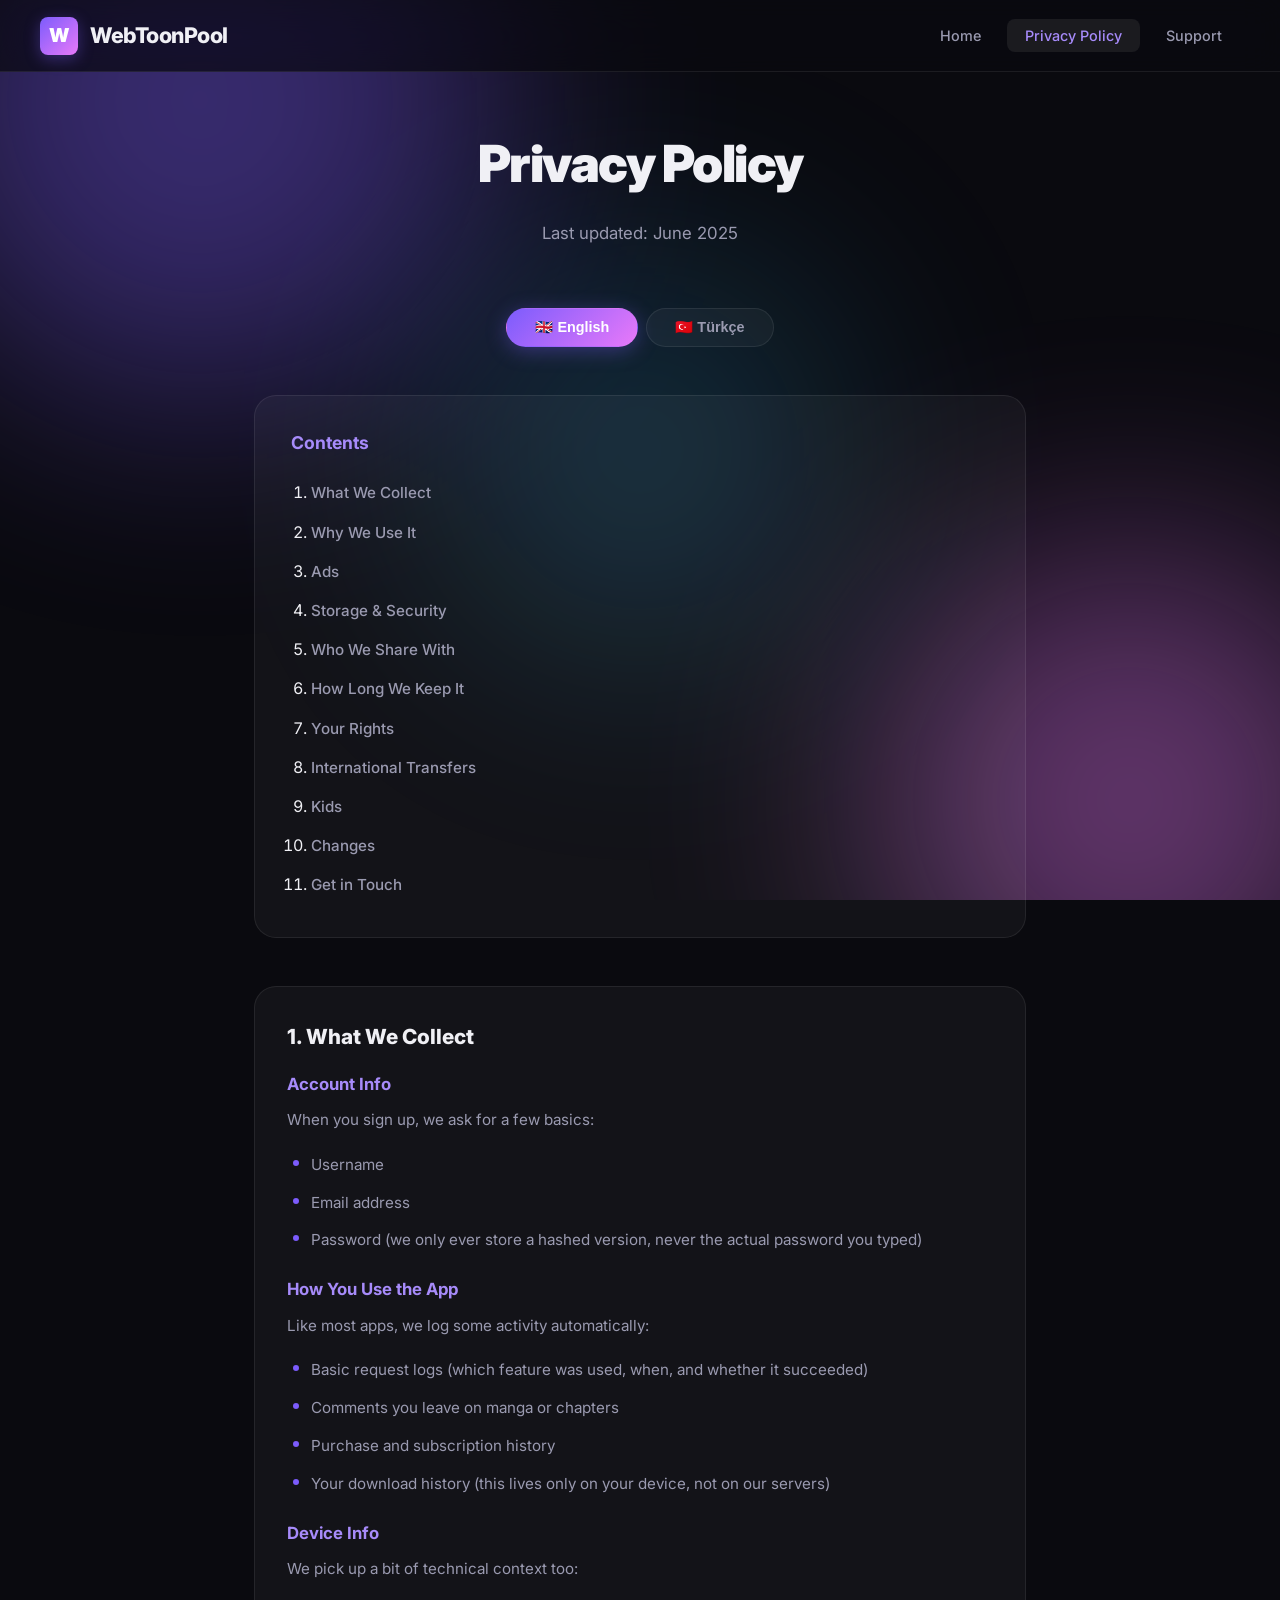
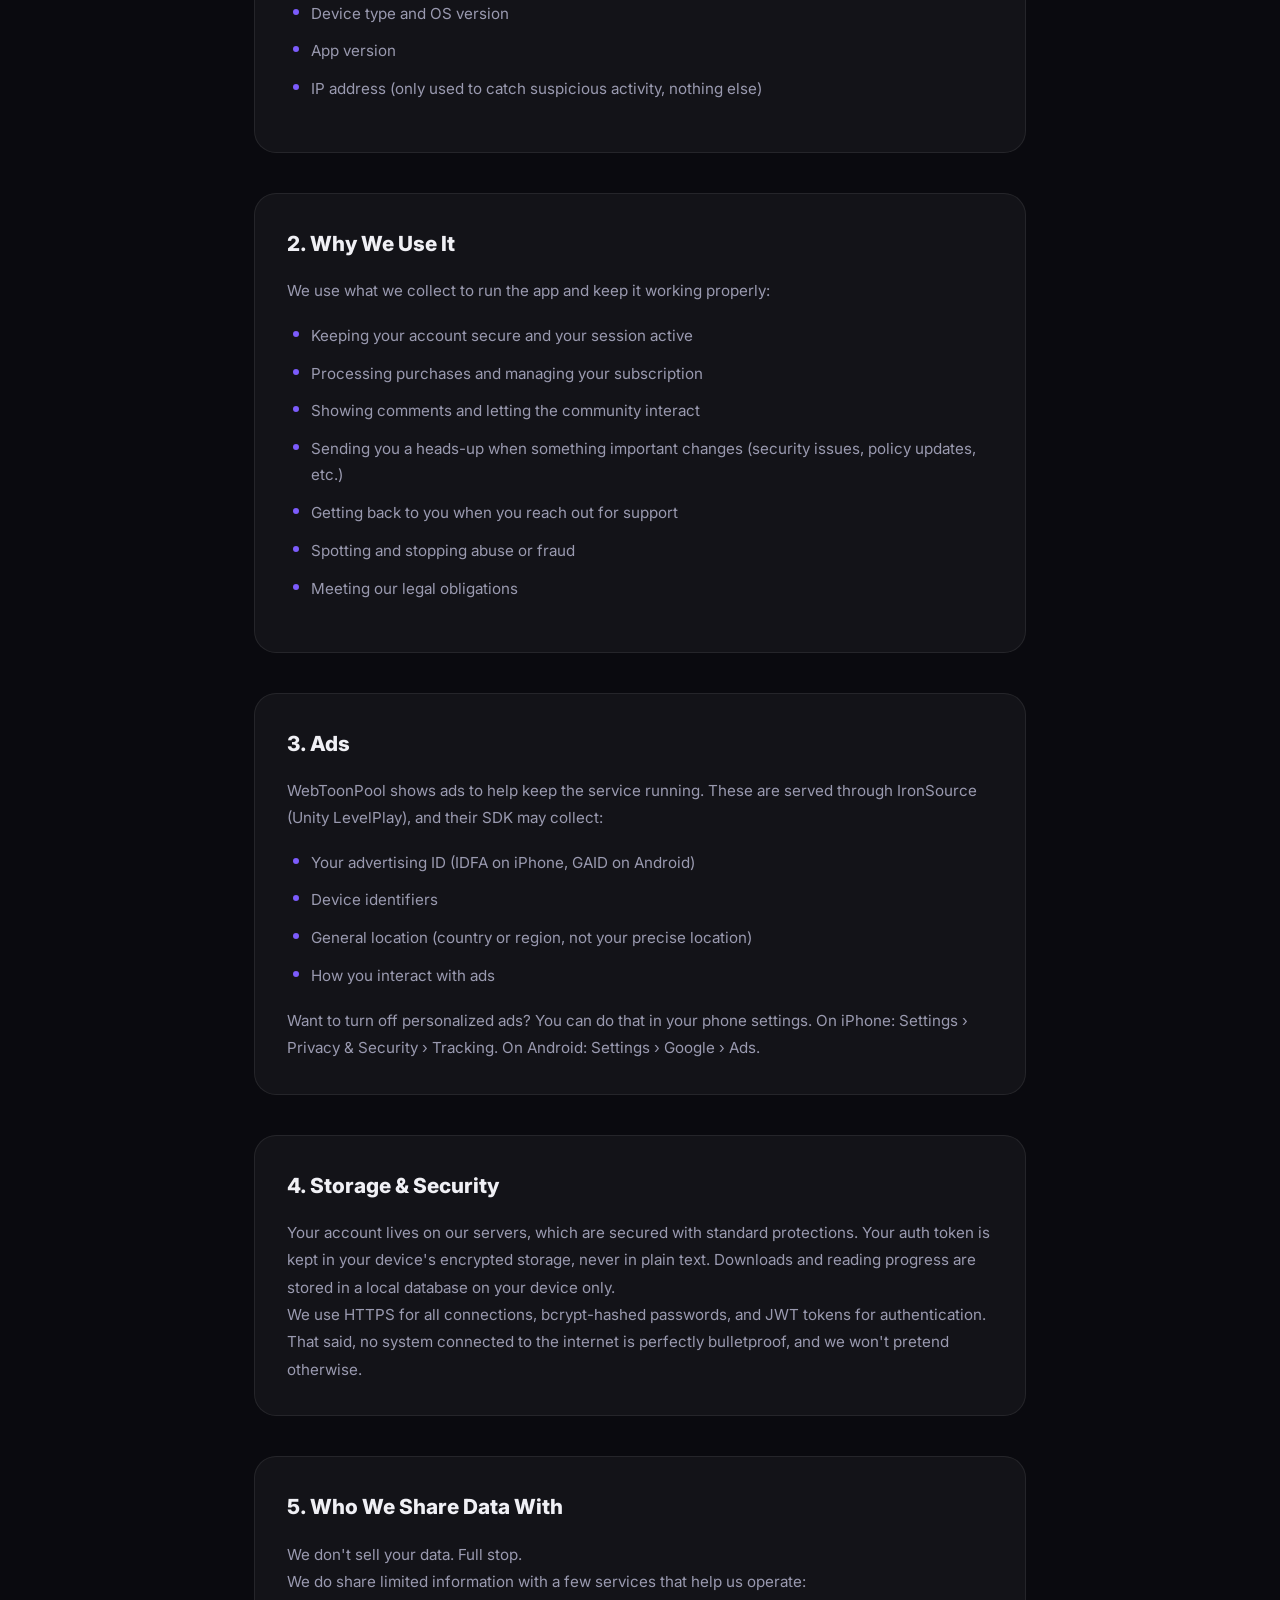
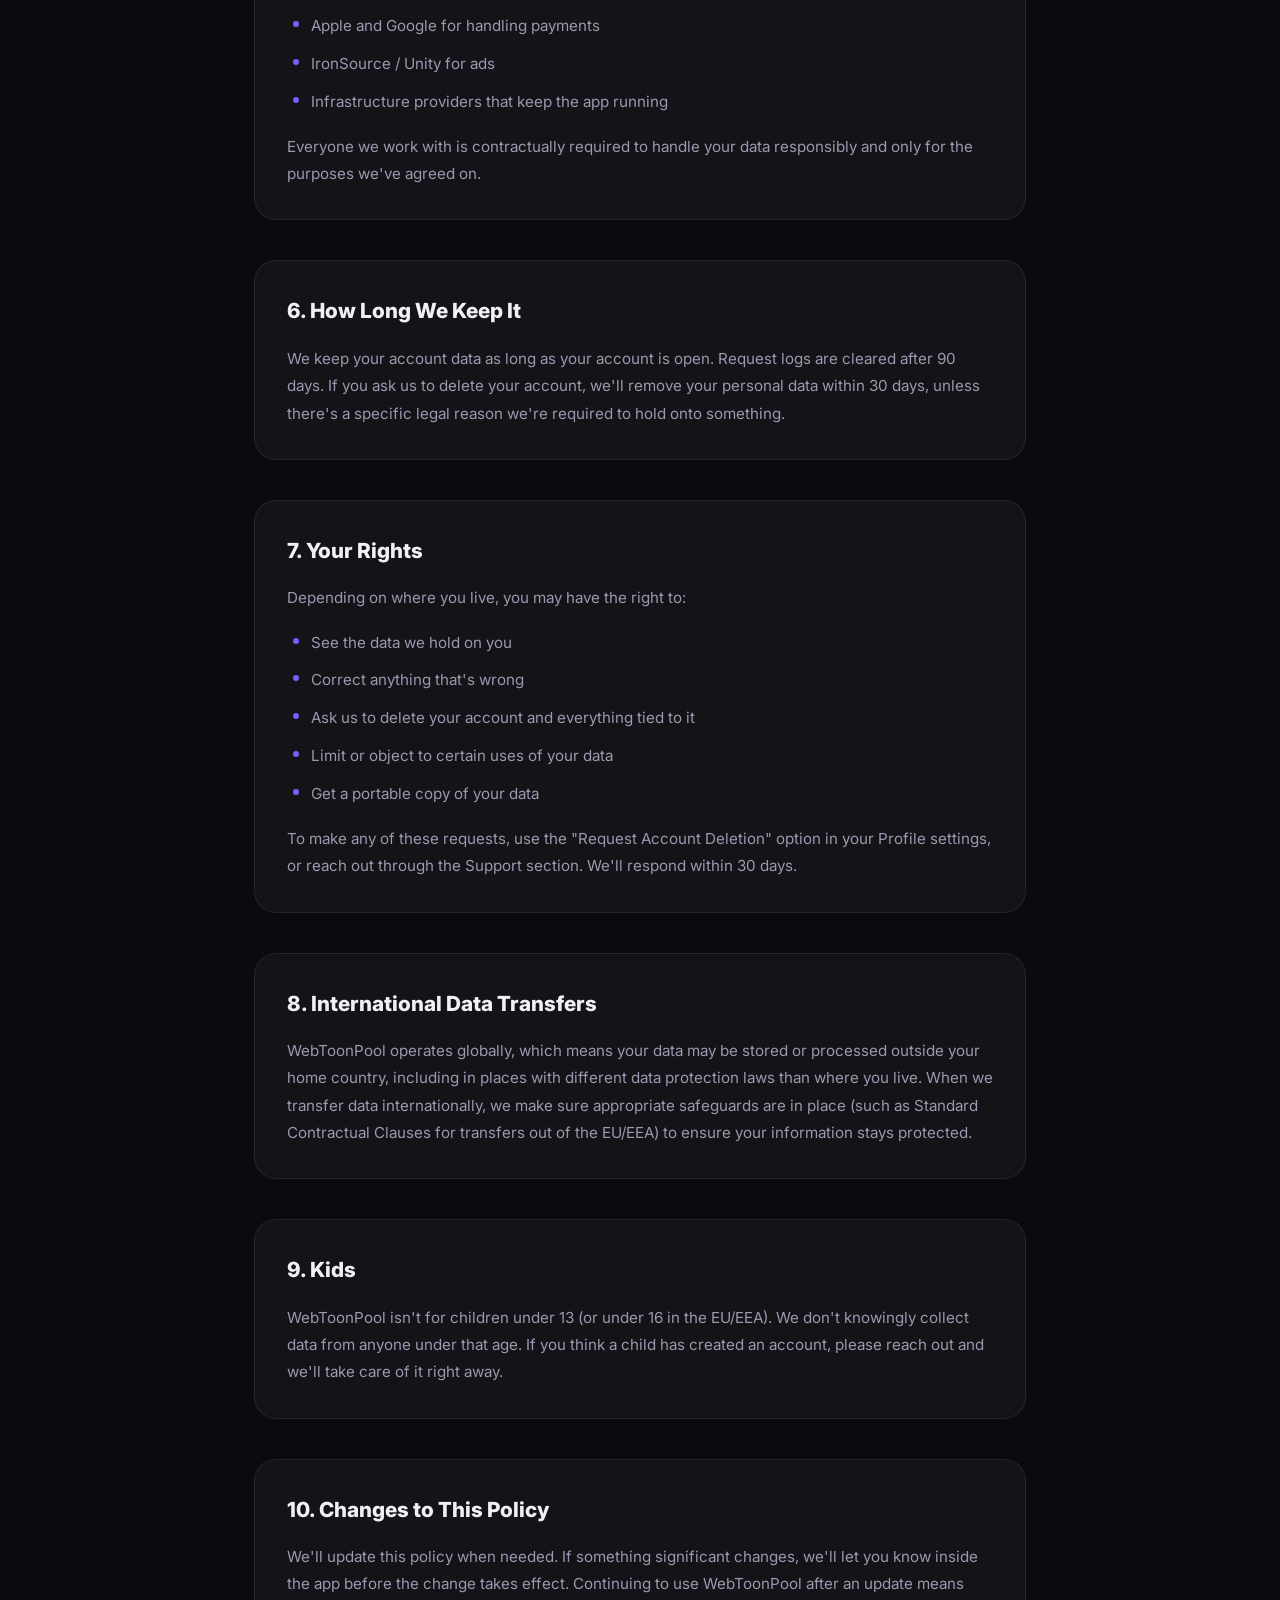
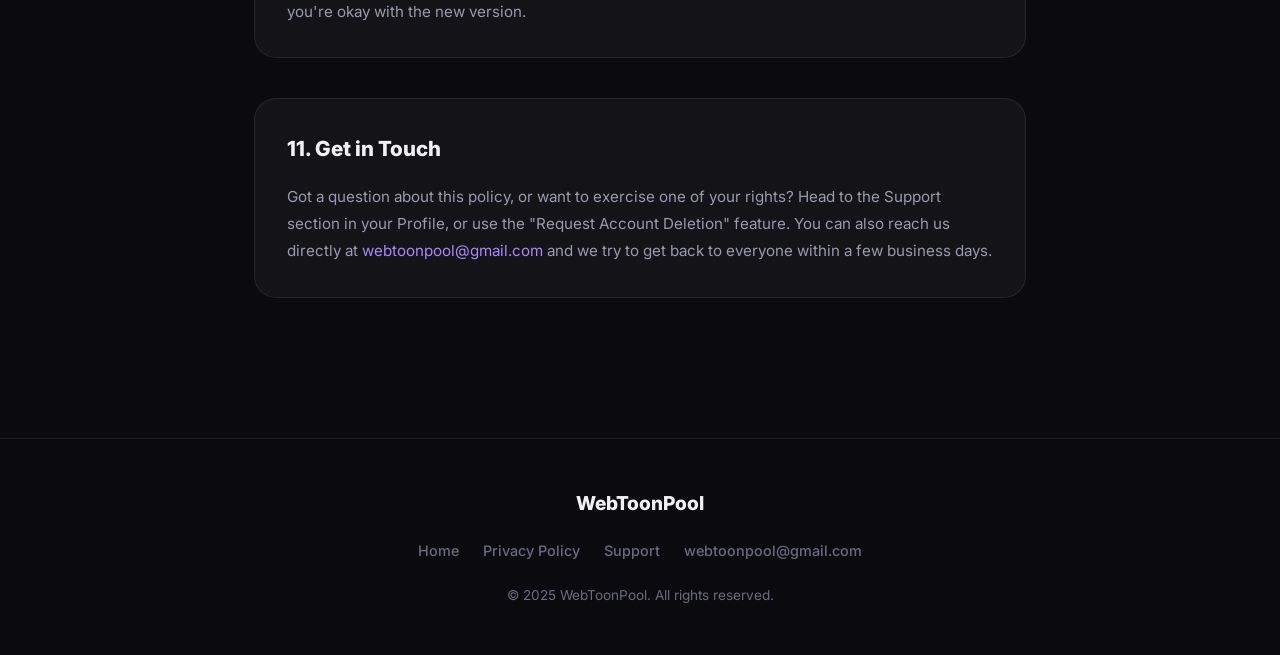
==== privacy.html @ 49083c9b "Initial commit: WebToonPool website" ====
<!DOCTYPE html>
<html lang="en">
<head>
  <meta charset="UTF-8">
  <meta name="viewport" content="width=device-width, initial-scale=1.0">
  <title>Privacy Policy — WebToonPool</title>
  <meta name="description" content="WebToonPool Privacy Policy. Learn how we collect, use, and protect your data. Available in English and Turkish.">
  <link rel="preconnect" href="https://fonts.googleapis.com">
  <link rel="preconnect" href="https://fonts.gstatic.com" crossorigin>
  <link href="https://fonts.googleapis.com/css2?family=Inter:wght@400;500;600;700;800;900&display=swap" rel="stylesheet">
  <link rel="stylesheet" href="style.css">
</head>
<body>

  <!-- Animated Background -->
  <div class="bg-glow">
    <div class="orb orb-1"></div>
    <div class="orb orb-2"></div>
    <div class="orb orb-3"></div>
  </div>

  <!-- Navbar -->
  <nav class="navbar" id="navbar">
    <a href="index.html" class="nav-brand">
      <div class="logo-icon">W</div>
      WebToonPool
    </a>
    <button class="nav-toggle" id="navToggle" aria-label="Toggle navigation">☰</button>
    <ul class="nav-links" id="navLinks">
      <li><a href="index.html">Home</a></li>
      <li><a href="privacy.html" class="active">Privacy Policy</a></li>
      <li><a href="support.html">Support</a></li>
    </ul>
  </nav>

  <!-- Page Header -->
  <div class="page-header">
    <div class="container">
      <h1>Privacy <span class="gradient-text">Policy</span></h1>
      <p class="subtitle">Last updated: June 2025</p>
    </div>
  </div>

  <!-- Language Tabs -->
  <div class="container">
    <div class="lang-tabs">
      <button class="lang-tab active" onclick="switchLang('en')" id="tab-en">🇬🇧 English</button>
      <button class="lang-tab" onclick="switchLang('tr')" id="tab-tr">🇹🇷 Türkçe</button>
    </div>
  </div>

  <!-- ==================== ENGLISH ==================== -->
  <div class="privacy-container">
    <div class="privacy-content active" id="content-en">

      <nav class="toc" aria-label="Table of contents">
        <h2>Contents</h2>
        <ol>
          <li><a href="#en-1">What We Collect</a></li>
          <li><a href="#en-2">Why We Use It</a></li>
          <li><a href="#en-3">Ads</a></li>
          <li><a href="#en-4">Storage &amp; Security</a></li>
          <li><a href="#en-5">Who We Share With</a></li>
          <li><a href="#en-6">How Long We Keep It</a></li>
          <li><a href="#en-7">Your Rights</a></li>
          <li><a href="#en-8">International Transfers</a></li>
          <li><a href="#en-9">Kids</a></li>
          <li><a href="#en-10">Changes</a></li>
          <li><a href="#en-11">Get in Touch</a></li>
        </ol>
      </nav>

      <div class="policy-section" id="en-1">
        <h2>1. What We Collect</h2>
        <h3>Account Info</h3>
        <p>When you sign up, we ask for a few basics:</p>
        <ul>
          <li>Username</li>
          <li>Email address</li>
          <li>Password (we only ever store a hashed version, never the actual password you typed)</li>

        </ul>
        <h3>How You Use the App</h3>
        <p>Like most apps, we log some activity automatically:</p>
        <ul>
          <li>Basic request logs (which feature was used, when, and whether it succeeded)</li>
          <li>Comments you leave on manga or chapters</li>
          <li>Purchase and subscription history</li>
          <li>Your download history (this lives only on your device, not on our servers)</li>
        </ul>
        <h3>Device Info</h3>
        <p>We pick up a bit of technical context too:</p>
        <ul>
          <li>Device type and OS version</li>
          <li>App version</li>
          <li>IP address (only used to catch suspicious activity, nothing else)</li>
        </ul>
      </div>

      <div class="policy-section" id="en-2">
        <h2>2. Why We Use It</h2>
        <p>We use what we collect to run the app and keep it working properly:</p>
        <ul>
          <li>Keeping your account secure and your session active</li>
          <li>Processing purchases and managing your subscription</li>
          <li>Showing comments and letting the community interact</li>
          <li>Sending you a heads-up when something important changes (security issues, policy updates, etc.)</li>
          <li>Getting back to you when you reach out for support</li>
          <li>Spotting and stopping abuse or fraud</li>
          <li>Meeting our legal obligations</li>
        </ul>
      </div>

      <div class="policy-section" id="en-3">
        <h2>3. Ads</h2>
        <p>WebToonPool shows ads to help keep the service running. These are served through IronSource (Unity LevelPlay), and their SDK may collect:</p>
        <ul>
          <li>Your advertising ID (IDFA on iPhone, GAID on Android)</li>
          <li>Device identifiers</li>
          <li>General location (country or region, not your precise location)</li>
          <li>How you interact with ads</li>
        </ul>

        <p>Want to turn off personalized ads? You can do that in your phone settings. On iPhone: Settings › Privacy &amp; Security › Tracking. On Android: Settings › Google › Ads.</p>
      </div>

      <div class="policy-section" id="en-4">
        <h2>4. Storage &amp; Security</h2>
        <p>Your account lives on our servers, which are secured with standard protections. Your auth token is kept in your device's encrypted storage, never in plain text. Downloads and reading progress are stored in a local database on your device only.</p>
        <p>We use HTTPS for all connections, bcrypt-hashed passwords, and JWT tokens for authentication. That said, no system connected to the internet is perfectly bulletproof, and we won't pretend otherwise.</p>
      </div>

      <div class="policy-section" id="en-5">
        <h2>5. Who We Share Data With</h2>
        <p>We don't sell your data. Full stop.</p>
        <p>We do share limited information with a few services that help us operate:</p>
        <ul>
          <li>Apple and Google for handling payments</li>
          <li>IronSource / Unity for ads</li>
          <li>Infrastructure providers that keep the app running</li>
        </ul>
        <p>Everyone we work with is contractually required to handle your data responsibly and only for the purposes we've agreed on.</p>
      </div>

      <div class="policy-section" id="en-6">
        <h2>6. How Long We Keep It</h2>
        <p>We keep your account data as long as your account is open. Request logs are cleared after 90 days. If you ask us to delete your account, we'll remove your personal data within 30 days, unless there's a specific legal reason we're required to hold onto something.</p>
      </div>

      <div class="policy-section" id="en-7">
        <h2>7. Your Rights</h2>
        <p>Depending on where you live, you may have the right to:</p>
        <ul>
          <li>See the data we hold on you</li>
          <li>Correct anything that's wrong</li>
          <li>Ask us to delete your account and everything tied to it</li>
          <li>Limit or object to certain uses of your data</li>
          <li>Get a portable copy of your data</li>
        </ul>
        <p>To make any of these requests, use the "Request Account Deletion" option in your Profile settings, or reach out through the Support section. We'll respond within 30 days.</p>
      </div>

      <div class="policy-section" id="en-8">
        <h2>8. International Data Transfers</h2>
        <p>WebToonPool operates globally, which means your data may be stored or processed outside your home country, including in places with different data protection laws than where you live. When we transfer data internationally, we make sure appropriate safeguards are in place (such as Standard Contractual Clauses for transfers out of the EU/EEA) to ensure your information stays protected.</p>
      </div>

      <div class="policy-section" id="en-9">
        <h2>9. Kids</h2>
        <p>WebToonPool isn't for children under 13 (or under 16 in the EU/EEA). We don't knowingly collect data from anyone under that age. If you think a child has created an account, please reach out and we'll take care of it right away.</p>
      </div>

      <div class="policy-section" id="en-10">
        <h2>10. Changes to This Policy</h2>
        <p>We'll update this policy when needed. If something significant changes, we'll let you know inside the app before the change takes effect. Continuing to use WebToonPool after an update means you're okay with the new version.</p>
      </div>

      <div class="policy-section" id="en-11">
        <h2>11. Get in Touch</h2>
        <p>Got a question about this policy, or want to exercise one of your rights? Head to the Support section in your Profile, or use the "Request Account Deletion" feature. You can also reach us directly at <a href="mailto:webtoonpool@gmail.com">webtoonpool@gmail.com</a> and we try to get back to everyone within a few business days.</p>
      </div>

    </div>

    <!-- ==================== TURKISH ==================== -->
    <div class="privacy-content" id="content-tr">

      <nav class="toc" aria-label="İçindekiler">
        <h2>İçindekiler</h2>
        <ol>
          <li><a href="#tr-1">Hangi Bilgileri Topluyoruz</a></li>
          <li><a href="#tr-2">Neden Kullanıyoruz</a></li>
          <li><a href="#tr-3">Reklamlar</a></li>
          <li><a href="#tr-4">Depolama ve Güvenlik</a></li>
          <li><a href="#tr-5">Kimlerle Paylaşıyoruz</a></li>
          <li><a href="#tr-6">Ne Kadar Tutuyoruz</a></li>
          <li><a href="#tr-7">Hakların</a></li>
          <li><a href="#tr-8">Uluslararası Veri Aktarımları</a></li>
          <li><a href="#tr-9">Çocuklar</a></li>
          <li><a href="#tr-10">Değişiklikler</a></li>
          <li><a href="#tr-11">Bize Ulaş</a></li>
        </ol>
      </nav>

      <div class="policy-section" id="tr-1">
        <h2>1. Hangi Bilgileri Topluyoruz</h2>
        <h3>Hesap Bilgileri</h3>
        <p>Kayıt olurken senden birkaç temel bilgi istiyoruz:</p>
        <ul>
          <li>Kullanıcı adı</li>
          <li>E-posta adresi</li>
          <li>Şifre (yalnızca şifreli/hash halini saklıyoruz, girdiğin gerçek şifreyi hiçbir zaman görmüyoruz)</li>

        </ul>
        <h3>Uygulama Kullanımın</h3>
        <p>Çoğu uygulama gibi biz de bazı verileri otomatik olarak kaydediyoruz:</p>
        <ul>
          <li>Temel istek günlükleri (hangi özelliğin kullanıldığı, ne zaman ve başarılı olup olmadığı)</li>
          <li>Manga veya bölümlere yazdığın yorumlar</li>
          <li>Satın alma ve abonelik geçmişin</li>
          <li>İndirme geçmişin (bu bilgi sadece kendi cihazında durur, sunucularımıza gitmez)</li>
        </ul>
        <h3>Cihaz Bilgileri</h3>
        <p>Biraz teknik bağlam da alıyoruz:</p>
        <ul>
          <li>Cihaz türün ve işletim sistemi sürümün</li>
          <li>Kullandığın uygulama sürümü</li>
          <li>IP adresi (yalnızca şüpheli aktiviteleri fark etmek için kullanılıyor, başka bir amacı yok)</li>
        </ul>
      </div>

      <div class="policy-section" id="tr-2">
        <h2>2. Bu Bilgileri Neden Kullanıyoruz</h2>
        <p>Topladığımız verileri uygulamayı çalıştırmak ve düzgün tutmak için kullanıyoruz:</p>
        <ul>
          <li>Hesabını güvende tutmak ve oturumunu aktif bırakmak</li>
          <li>Satın almaları işlemek ve aboneliğini yönetmek</li>
          <li>Yorumları göstermek ve topluluk etkileşimine imkân sağlamak</li>
          <li>Önemli bir şey değiştiğinde seni önceden haberdar etmek (güvenlik sorunu, politika güncellemesi gibi)</li>
          <li>Destek taleplerini yanıtlamak</li>
          <li>Kötüye kullanımı ve dolandırıcılığı durdurmak</li>
          <li>Yasal yükümlülüklerimizi yerine getirmek</li>
        </ul>
      </div>

      <div class="policy-section" id="tr-3">
        <h2>3. Reklamlar</h2>
        <p>WebToonPool, hizmetin sürdürülebilirliği için reklam gösterir. Reklamlar IronSource (Unity LevelPlay) üzerinden geliyor ve bu SDK şunları toplayabilir:</p>
        <ul>
          <li>Reklam kimliğin (iPhone'da IDFA, Android'de GAID)</li>
          <li>Cihaz tanımlayıcıları</li>
          <li>Genel konumun (ülke veya bölge düzeyinde, kesin konumun değil)</li>
          <li>Reklamlarla nasıl etkileşime girdiğin</li>
        </ul>

        <p>Kişiselleştirilmiş reklamları kapatmak istersen telefon ayarlarından yapabilirsin. iPhone için: Ayarlar › Gizlilik ve Güvenlik › İzleme. Android için: Ayarlar › Google › Reklamlar.</p>
      </div>

      <div class="policy-section" id="tr-4">
        <h2>4. Depolama ve Güvenlik</h2>
        <p>Hesap bilgilerin güvenli sunucularımızda duruyor. Oturum jetonun telefonundaki şifreli depolama alanında saklanır, açık metin olarak hiçbir yerde tutulmaz. İndirmeler ve okuma ilerlemen ise yalnızca kendi cihazındaki yerel bir veritabanına kaydedilir.</p>
        <p>Tüm bağlantılar HTTPS üzerinden şifreli geçer, şifreler bcrypt ile hashlenir, kimlik doğrulama için JWT kullanırız. Bununla birlikte internete bağlı hiçbir sistemin yüzde yüz güvende olduğunu söyleyemeyiz. Bu konuda dürüst olmak istedik.</p>
      </div>

      <div class="policy-section" id="tr-5">
        <h2>5. Kimlerle Paylaşıyoruz</h2>
        <p>Verilerini satmıyoruz. Nokta.</p>
        <p>Uygulamayı çalıştırmamıza yardımcı olan birkaç hizmetle sınırlı bilgi paylaşıyoruz:</p>
        <ul>
          <li>Ödemeleri işleyen Apple ve Google</li>
          <li>Reklam için IronSource / Unity</li>
          <li>Altyapımızı ayakta tutan servis sağlayıcılar</li>
        </ul>
        <p>Çalıştığımız herkes, verilerini sorumlu bir şekilde ve yalnızca belirlediğimiz amaçlar doğrultusunda kullanmakla sözleşmeyle yükümlüdür.</p>
      </div>

      <div class="policy-section" id="tr-6">
        <h2>6. Verileri Ne Kadar Tutuyoruz</h2>
        <p>Hesabın açık olduğu sürece hesap verilerini saklarız. İstek günlükleri 90 gün sonra otomatik olarak silinir. Hesabını silmemizi istersen, kanunen tutmamız gereken belirli bir şey olmadıkça kişisel verilerini 30 gün içinde temizleriz.</p>
      </div>

      <div class="policy-section" id="tr-7">
        <h2>7. Hakların</h2>
        <p>Nerede yaşadığına bağlı olarak şu haklara sahip olabilirsin:</p>
        <ul>
          <li>Hakkında tuttuğumuz verileri görmek</li>
          <li>Yanlış bir şey varsa düzeltilmesini istemek</li>
          <li>Hesabının ve tüm ilgili verilerin silinmesini talep etmek</li>
          <li>Belirli veri kullanımlarını kısıtlamak veya bunlara itiraz etmek</li>
          <li>Verilerinin taşınabilir bir kopyasını almak</li>
        </ul>
        <p>Bu haklardan herhangi birini kullanmak istersen Profil ayarlarındaki "Hesap Silme Talebinde Bulun" seçeneğine bakabilir ya da Destek bölümünden bize ulaşabilirsin. 30 gün içinde dönmeye çalışırız.</p>
      </div>

      <div class="policy-section" id="tr-8">
        <h2>8. Uluslararası Veri Aktarımları</h2>
        <p>WebToonPool dünya genelinde hizmet verdiği için verilerinin kendi ülken dışında, farklı veri koruma yasalarına sahip yerlerde saklanması veya işlenmesi söz konusu olabilir. Uluslararası aktarım yaptığımızda verilerinin korunmasını sağlamak için gerekli önlemleri alırız (AB/AEA dışına aktarımlarda Standart Sözleşme Maddeleri gibi mekanizmaları kullanırız).</p>
      </div>

      <div class="policy-section" id="tr-9">
        <h2>9. Çocuklar</h2>
        <p>WebToonPool 13 yaşın altındaki çocuklara (AB/AEA'da 16 yaşın altındakilere) yönelik değil. Bu yaş grubundan bilerek veri toplamıyoruz. Bir çocuğun hesap açtığını düşünüyorsan hemen bizimle iletişime geç, gereken adımları atarız.</p>
      </div>

      <div class="policy-section" id="tr-10">
        <h2>10. Değişiklikler</h2>
        <p>Bu politikayı gerektiğinde güncelleyeceğiz. Önemli bir şey değişirse değişiklik yürürlüğe girmeden önce uygulama içinden seni haberdar edeceğiz. Güncellemeden sonra WebToonPool'u kullanmaya devam etmen yeni versiyonu kabul ettiğin anlamına gelir.</p>
      </div>

      <div class="policy-section" id="tr-11">
        <h2>11. Bize Ulaş</h2>
        <p>Bu politikayla ilgili bir sorun mu var, ya da haklarından birini kullanmak mı istiyorsun? Profildeki Destek bölümüne gir veya "Hesap Silme Talebinde Bulun" özelliğini kullan. Doğrudan <a href="mailto:webtoonpool@gmail.com">webtoonpool@gmail.com</a> adresine de yazabilirsin, birkaç iş günü içinde dönmeye çalışırız.</p>
      </div>

    </div>
  </div>

  <!-- Footer -->
  <footer class="footer">
    <div class="container">
      <div class="footer-content">
        <div class="footer-brand">WebToonPool</div>
        <div class="footer-links">
          <a href="index.html">Home</a>
          <a href="privacy.html">Privacy Policy</a>
          <a href="support.html">Support</a>
          <a href="mailto:webtoonpool@gmail.com">webtoonpool@gmail.com</a>
        </div>
        <div class="footer-copy">&copy; 2025 WebToonPool. All rights reserved.</div>
      </div>
    </div>
  </footer>

  <script>
    // Navbar scroll effect
    const navbar = document.getElementById('navbar');
    window.addEventListener('scroll', () => {
      navbar.classList.toggle('scrolled', window.scrollY > 50);
    });

    // Mobile menu toggle
    const navToggle = document.getElementById('navToggle');
    const navLinks = document.getElementById('navLinks');
    navToggle.addEventListener('click', () => {
      navLinks.classList.toggle('open');
    });

    // Language switcher
    function switchLang(lang) {
      document.querySelectorAll('.privacy-content').forEach(el => el.classList.remove('active'));
      document.querySelectorAll('.lang-tab').forEach(el => el.classList.remove('active'));
      document.getElementById('content-' + lang).classList.add('active');
      document.getElementById('tab-' + lang).classList.add('active');
    }
  </script>

</body>
</html>
---- style.css ----
/* ===== DESIGN TOKENS ===== */
:root {
  --bg-primary: #0a0a0f;
  --bg-secondary: #12121a;
  --bg-card: rgba(255,255,255,0.04);
  --bg-card-hover: rgba(255,255,255,0.07);
  --bg-glass: rgba(255,255,255,0.06);
  --border-glass: rgba(255,255,255,0.08);
  --text-primary: #f0f0f5;
  --text-secondary: #9a9ab0;
  --text-muted: #6a6a80;
  --accent: #7c5cfc;
  --accent-light: #a78bfa;
  --accent-glow: rgba(124,92,252,0.35);
  --accent-gradient: linear-gradient(135deg, #7c5cfc, #e879f9);
  --accent-gradient-2: linear-gradient(135deg, #e879f9, #fb923c);
  --success: #34d399;
  --warning: #fbbf24;
  --radius-sm: 8px;
  --radius-md: 14px;
  --radius-lg: 22px;
  --radius-xl: 30px;
  --shadow-glow: 0 0 60px rgba(124,92,252,0.15);
  --font-main: 'Inter', system-ui, -apple-system, sans-serif;
  --transition: 0.3s cubic-bezier(0.4, 0, 0.2, 1);
}

/* ===== RESET & BASE ===== */
*, *::before, *::after { box-sizing: border-box; margin: 0; padding: 0; }

html {
  scroll-behavior: smooth;
  scroll-padding-top: 90px;
}

body {
  font-family: var(--font-main);
  background: var(--bg-primary);
  color: var(--text-primary);
  line-height: 1.7;
  overflow-x: hidden;
  -webkit-font-smoothing: antialiased;
}

a { color: var(--accent-light); text-decoration: none; transition: var(--transition); }
a:hover { color: #c4b5fd; }

img { max-width: 100%; display: block; }

::selection { background: var(--accent); color: #fff; }

/* ===== ANIMATED BACKGROUND ===== */
.bg-glow {
  position: fixed;
  inset: 0;
  z-index: -1;
  overflow: hidden;
  pointer-events: none;
}
.bg-glow .orb {
  position: absolute;
  border-radius: 50%;
  filter: blur(120px);
  opacity: 0.4;
  animation: orbFloat 20s ease-in-out infinite alternate;
}
.bg-glow .orb-1 {
  width: 600px; height: 600px;
  background: #7c5cfc;
  top: -200px; left: -100px;
  animation-duration: 22s;
}
.bg-glow .orb-2 {
  width: 500px; height: 500px;
  background: #e879f9;
  bottom: -150px; right: -100px;
  animation-duration: 18s;
  animation-delay: -5s;
}
.bg-glow .orb-3 {
  width: 400px; height: 400px;
  background: #38bdf8;
  top: 50%; left: 50%;
  transform: translate(-50%, -50%);
  animation-duration: 25s;
  animation-delay: -10s;
  opacity: 0.2;
}
@keyframes orbFloat {
  0%   { transform: translate(0, 0) scale(1); }
  33%  { transform: translate(60px, -40px) scale(1.1); }
  66%  { transform: translate(-40px, 60px) scale(0.95); }
  100% { transform: translate(30px, 30px) scale(1.05); }
}

/* ===== NAVBAR ===== */
.navbar {
  position: fixed;
  top: 0; left: 0; right: 0;
  z-index: 1000;
  padding: 0 40px;
  height: 72px;
  display: flex;
  align-items: center;
  justify-content: space-between;
  background: rgba(10,10,15,0.75);
  backdrop-filter: blur(20px) saturate(1.5);
  -webkit-backdrop-filter: blur(20px) saturate(1.5);
  border-bottom: 1px solid var(--border-glass);
  transition: var(--transition);
}
.navbar.scrolled {
  background: rgba(10,10,15,0.92);
  box-shadow: 0 4px 30px rgba(0,0,0,0.3);
}
.nav-brand {
  display: flex;
  align-items: center;
  gap: 12px;
  font-size: 1.35rem;
  font-weight: 800;
  letter-spacing: -0.5px;
  color: var(--text-primary);
}
.nav-brand .logo-icon {
  width: 38px; height: 38px;
  background: var(--accent-gradient);
  border-radius: var(--radius-sm);
  display: flex;
  align-items: center;
  justify-content: center;
  font-size: 1.2rem;
  font-weight: 900;
  color: #fff;
  box-shadow: 0 4px 15px var(--accent-glow);
}
.nav-links {
  display: flex;
  align-items: center;
  gap: 8px;
  list-style: none;
}
.nav-links a {
  padding: 8px 18px;
  border-radius: var(--radius-sm);
  font-size: 0.9rem;
  font-weight: 500;
  color: var(--text-secondary);
  transition: var(--transition);
}
.nav-links a:hover,
.nav-links a.active {
  color: var(--text-primary);
  background: var(--bg-card-hover);
}
.nav-links a.active {
  color: var(--accent-light);
}

/* Mobile menu */
.nav-toggle {
  display: none;
  background: none;
  border: none;
  color: var(--text-primary);
  font-size: 1.5rem;
  cursor: pointer;
  padding: 8px;
}

/* ===== CONTAINER ===== */
.container {
  max-width: 1200px;
  margin: 0 auto;
  padding: 0 24px;
}

/* ===== HERO SECTION ===== */
.hero {
  min-height: 100vh;
  display: flex;
  align-items: center;
  justify-content: center;
  text-align: center;
  padding: 120px 24px 80px;
  position: relative;
}
.hero-content {
  max-width: 800px;
}
.hero-badge {
  display: inline-flex;
  align-items: center;
  gap: 8px;
  padding: 8px 20px;
  background: var(--bg-glass);
  border: 1px solid var(--border-glass);
  border-radius: 100px;
  font-size: 0.85rem;
  font-weight: 500;
  color: var(--accent-light);
  margin-bottom: 28px;
  animation: fadeInUp 0.8s ease;
}
.hero-badge .dot {
  width: 8px; height: 8px;
  background: var(--success);
  border-radius: 50%;
  animation: pulse 2s ease-in-out infinite;
}
@keyframes pulse {
  0%, 100% { opacity: 1; transform: scale(1); }
  50% { opacity: 0.5; transform: scale(0.8); }
}
.hero h1 {
  font-size: clamp(2.5rem, 6vw, 4.5rem);
  font-weight: 900;
  letter-spacing: -2px;
  line-height: 1.1;
  margin-bottom: 24px;
  animation: fadeInUp 0.8s ease 0.1s both;
}
.hero h1 .gradient-text {
  background: var(--accent-gradient);
  -webkit-background-clip: text;
  -webkit-text-fill-color: transparent;
  background-clip: text;
}
.hero p {
  font-size: 1.15rem;
  color: var(--text-secondary);
  max-width: 600px;
  margin: 0 auto 40px;
  animation: fadeInUp 0.8s ease 0.2s both;
}
.hero-buttons {
  display: flex;
  gap: 16px;
  justify-content: center;
  flex-wrap: wrap;
  animation: fadeInUp 0.8s ease 0.3s both;
}

/* ===== BUTTONS ===== */
.btn {
  display: inline-flex;
  align-items: center;
  gap: 10px;
  padding: 14px 32px;
  border-radius: var(--radius-md);
  font-size: 0.95rem;
  font-weight: 600;
  border: none;
  cursor: pointer;
  transition: var(--transition);
  text-decoration: none;
}
.btn-primary {
  background: var(--accent-gradient);
  color: #fff;
  box-shadow: 0 4px 25px var(--accent-glow);
}
.btn-primary:hover {
  transform: translateY(-2px);
  box-shadow: 0 8px 35px var(--accent-glow);
  color: #fff;
}
.btn-secondary {
  background: var(--bg-glass);
  color: var(--text-primary);
  border: 1px solid var(--border-glass);
}
.btn-secondary:hover {
  background: var(--bg-card-hover);
  transform: translateY(-2px);
  color: var(--text-primary);
}

/* ===== SECTION ===== */
.section-block {
  padding: 100px 0;
}
.section-header {
  text-align: center;
  max-width: 700px;
  margin: 0 auto 64px;
}
.section-header .label {
  display: inline-block;
  font-size: 0.8rem;
  font-weight: 700;
  text-transform: uppercase;
  letter-spacing: 2px;
  color: var(--accent-light);
  margin-bottom: 16px;
}
.section-header h2 {
  font-size: clamp(1.8rem, 4vw, 2.8rem);
  font-weight: 800;
  letter-spacing: -1px;
  margin-bottom: 16px;
}
.section-header p {
  color: var(--text-secondary);
  font-size: 1.05rem;
}

/* ===== FEATURE CARDS ===== */
.features-grid {
  display: grid;
  grid-template-columns: repeat(auto-fit, minmax(320px, 1fr));
  gap: 24px;
}
.feature-card {
  background: var(--bg-card);
  border: 1px solid var(--border-glass);
  border-radius: var(--radius-lg);
  padding: 36px 32px;
  transition: var(--transition);
  position: relative;
  overflow: hidden;
}
.feature-card::before {
  content: '';
  position: absolute;
  top: 0; left: 0; right: 0;
  height: 2px;
  background: var(--accent-gradient);
  opacity: 0;
  transition: var(--transition);
}
.feature-card:hover {
  background: var(--bg-card-hover);
  transform: translateY(-4px);
  border-color: rgba(124,92,252,0.2);
  box-shadow: var(--shadow-glow);
}
.feature-card:hover::before { opacity: 1; }
.feature-icon {
  width: 52px; height: 52px;
  background: var(--bg-glass);
  border: 1px solid var(--border-glass);
  border-radius: var(--radius-md);
  display: flex;
  align-items: center;
  justify-content: center;
  font-size: 1.5rem;
  margin-bottom: 20px;
}
.feature-card h3 {
  font-size: 1.2rem;
  font-weight: 700;
  margin-bottom: 10px;
}
.feature-card p {
  color: var(--text-secondary);
  font-size: 0.95rem;
}

/* ===== APP SCREENSHOTS ===== */
.screenshots-grid {
  display: grid;
  grid-template-columns: repeat(auto-fit, minmax(280px, 1fr));
  gap: 24px;
}
.screenshot-card {
  border-radius: var(--radius-lg);
  overflow: hidden;
  border: 1px solid var(--border-glass);
  background: var(--bg-card);
  transition: var(--transition);
}
.screenshot-card:hover {
  transform: translateY(-6px) scale(1.02);
  box-shadow: var(--shadow-glow);
}
.screenshot-card .img-placeholder {
  width: 100%;
  aspect-ratio: 9/16;
  background: linear-gradient(135deg, var(--bg-secondary), rgba(124,92,252,0.1));
  display: flex;
  align-items: center;
  justify-content: center;
  color: var(--text-muted);
  font-size: 0.9rem;
  font-weight: 500;
}
.screenshot-card img {
  width: 100%;
  aspect-ratio: 9/16;
  object-fit: cover;
}
.screenshot-card .caption {
  padding: 16px 20px;
  font-size: 0.9rem;
  font-weight: 600;
  color: var(--text-secondary);
  text-align: center;
}

/* ===== STATS ===== */
.stats-row {
  display: grid;
  grid-template-columns: repeat(auto-fit, minmax(200px, 1fr));
  gap: 24px;
  margin-top: 64px;
}
.stat-item {
  text-align: center;
  padding: 32px 20px;
  background: var(--bg-card);
  border: 1px solid var(--border-glass);
  border-radius: var(--radius-lg);
}
.stat-number {
  font-size: 2.5rem;
  font-weight: 900;
  background: var(--accent-gradient);
  -webkit-background-clip: text;
  -webkit-text-fill-color: transparent;
  background-clip: text;
  margin-bottom: 6px;
}
.stat-label {
  color: var(--text-secondary);
  font-size: 0.9rem;
  font-weight: 500;
}

/* ===== SUBSCRIPTION TIERS ===== */
.tiers-grid {
  display: grid;
  grid-template-columns: repeat(auto-fit, minmax(240px, 1fr));
  gap: 24px;
}
.tier-card {
  background: var(--bg-card);
  border: 1px solid var(--border-glass);
  border-radius: var(--radius-lg);
  padding: 36px 28px;
  text-align: center;
  transition: var(--transition);
  position: relative;
}
.tier-card.featured {
  border-color: rgba(124,92,252,0.4);
  box-shadow: var(--shadow-glow);
}
.tier-card.featured::before {
  content: '⭐ Popular';
  position: absolute;
  top: -12px; left: 50%;
  transform: translateX(-50%);
  background: var(--accent-gradient);
  color: #fff;
  padding: 4px 16px;
  border-radius: 100px;
  font-size: 0.75rem;
  font-weight: 700;
}
.tier-card:hover {
  transform: translateY(-4px);
  background: var(--bg-card-hover);
}
.tier-name {
  font-size: 1.1rem;
  font-weight: 700;
  text-transform: uppercase;
  letter-spacing: 1px;
  margin-bottom: 8px;
}
.tier-price {
  font-size: 2rem;
  font-weight: 900;
  margin-bottom: 20px;
}
.tier-price span { font-size: 0.9rem; font-weight: 400; color: var(--text-muted); }
.tier-features {
  list-style: none;
  text-align: left;
  margin-bottom: 28px;
}
.tier-features li {
  padding: 8px 0;
  font-size: 0.9rem;
  color: var(--text-secondary);
  display: flex;
  align-items: center;
  gap: 10px;
}
.tier-features li::before {
  content: '✓';
  color: var(--success);
  font-weight: 700;
}

/* ===== PRIVACY PAGE ===== */
.page-header {
  padding: 120px 0 60px;
  text-align: center;
  position: relative;
}
.page-header h1 {
  font-size: clamp(2rem, 5vw, 3.2rem);
  font-weight: 900;
  letter-spacing: -1.5px;
  margin-bottom: 12px;
}
.page-header .subtitle {
  color: var(--text-secondary);
  font-size: 1.05rem;
}

/* Language Tabs */
.lang-tabs {
  display: flex;
  justify-content: center;
  gap: 8px;
  margin-bottom: 48px;
}
.lang-tab {
  padding: 10px 28px;
  border-radius: 100px;
  font-size: 0.9rem;
  font-weight: 600;
  cursor: pointer;
  border: 1px solid var(--border-glass);
  background: var(--bg-card);
  color: var(--text-secondary);
  transition: var(--transition);
}
.lang-tab:hover { background: var(--bg-card-hover); color: var(--text-primary); }
.lang-tab.active {
  background: var(--accent-gradient);
  color: #fff;
  border-color: transparent;
  box-shadow: 0 4px 20px var(--accent-glow);
}

/* Privacy Content */
.privacy-container {
  max-width: 820px;
  margin: 0 auto;
  padding: 0 24px 100px;
}
.privacy-content { display: none; }
.privacy-content.active { display: block; }

.toc {
  background: var(--bg-card);
  border: 1px solid var(--border-glass);
  border-radius: var(--radius-lg);
  padding: 32px 36px;
  margin-bottom: 48px;
}
.toc h2 {
  font-size: 1.1rem;
  font-weight: 700;
  margin-bottom: 16px;
  color: var(--accent-light);
}
.toc ol {
  padding-left: 20px;
}
.toc li {
  padding: 6px 0;
}
.toc a {
  color: var(--text-secondary);
  font-size: 0.95rem;
  font-weight: 500;
}
.toc a:hover { color: var(--accent-light); }

.policy-section {
  margin-bottom: 40px;
  padding: 32px;
  background: var(--bg-card);
  border: 1px solid var(--border-glass);
  border-radius: var(--radius-lg);
  transition: var(--transition);
}
.policy-section:hover {
  border-color: rgba(124,92,252,0.15);
}
.policy-section h2 {
  font-size: 1.3rem;
  font-weight: 800;
  margin-bottom: 16px;
  color: var(--text-primary);
}
.policy-section h3 {
  font-size: 1.05rem;
  font-weight: 700;
  margin: 16px 0 8px;
  color: var(--accent-light);
}
.policy-section p {
  color: var(--text-secondary);
  font-size: 0.95rem;
  line-height: 1.8;
}
.policy-section ul {
  list-style: none;
  margin: 12px 0;
}
.policy-section ul li {
  padding: 6px 0 6px 24px;
  color: var(--text-secondary);
  font-size: 0.95rem;
  position: relative;
}
.policy-section ul li::before {
  content: '';
  position: absolute;
  left: 6px;
  top: 14px;
  width: 6px;
  height: 6px;
  background: var(--accent);
  border-radius: 50%;
}

/* ===== SUPPORT PAGE ===== */
.support-grid {
  display: grid;
  grid-template-columns: repeat(auto-fit, minmax(320px, 1fr));
  gap: 32px;
  margin-bottom: 64px;
}
.support-card {
  background: var(--bg-card);
  border: 1px solid var(--border-glass);
  border-radius: var(--radius-lg);
  padding: 40px 32px;
  text-align: center;
  transition: var(--transition);
}
.support-card:hover {
  background: var(--bg-card-hover);
  transform: translateY(-4px);
  box-shadow: var(--shadow-glow);
}
.support-card .icon-wrap {
  width: 72px; height: 72px;
  margin: 0 auto 24px;
  background: var(--bg-glass);
  border: 1px solid var(--border-glass);
  border-radius: var(--radius-lg);
  display: flex;
  align-items: center;
  justify-content: center;
  font-size: 2rem;
}
.support-card h3 {
  font-size: 1.2rem;
  font-weight: 700;
  margin-bottom: 10px;
}
.support-card p {
  color: var(--text-secondary);
  font-size: 0.95rem;
  margin-bottom: 20px;
}

/* FAQ */
.faq-list {
  max-width: 800px;
  margin: 0 auto;
}
.faq-item {
  background: var(--bg-card);
  border: 1px solid var(--border-glass);
  border-radius: var(--radius-md);
  margin-bottom: 12px;
  overflow: hidden;
  transition: var(--transition);
}
.faq-item:hover {
  border-color: rgba(124,92,252,0.15);
}
.faq-question {
  padding: 20px 24px;
  font-size: 1rem;
  font-weight: 600;
  cursor: pointer;
  display: flex;
  justify-content: space-between;
  align-items: center;
  color: var(--text-primary);
  user-select: none;
}
.faq-question .arrow {
  font-size: 0.8rem;
  transition: var(--transition);
  color: var(--text-muted);
}
.faq-item.open .faq-question .arrow {
  transform: rotate(180deg);
  color: var(--accent-light);
}
.faq-answer {
  max-height: 0;
  overflow: hidden;
  transition: max-height 0.4s ease;
}
.faq-item.open .faq-answer {
  max-height: 300px;
}
.faq-answer p {
  padding: 0 24px 20px;
  color: var(--text-secondary);
  font-size: 0.95rem;
  line-height: 1.7;
}

/* ===== FOOTER ===== */
.footer {
  border-top: 1px solid var(--border-glass);
  padding: 48px 0;
  text-align: center;
}
.footer-content {
  display: flex;
  flex-direction: column;
  align-items: center;
  gap: 20px;
}
.footer-brand {
  font-size: 1.2rem;
  font-weight: 800;
  color: var(--text-primary);
}
.footer-links {
  display: flex;
  gap: 24px;
  flex-wrap: wrap;
  justify-content: center;
}
.footer-links a {
  color: var(--text-muted);
  font-size: 0.9rem;
  font-weight: 500;
}
.footer-links a:hover { color: var(--accent-light); }
.footer-copy {
  color: var(--text-muted);
  font-size: 0.85rem;
}

/* ===== ANIMATIONS ===== */
@keyframes fadeInUp {
  from { opacity: 0; transform: translateY(30px); }
  to   { opacity: 1; transform: translateY(0); }
}
.animate-on-scroll {
  opacity: 0;
  transform: translateY(30px);
  transition: opacity 0.6s ease, transform 0.6s ease;
}
.animate-on-scroll.visible {
  opacity: 1;
  transform: translateY(0);
}

/* ===== RESPONSIVE ===== */
@media (max-width: 768px) {
  .navbar { padding: 0 20px; }
  .nav-links {
    display: none;
    position: absolute;
    top: 72px; left: 0; right: 0;
    background: rgba(10,10,15,0.95);
    backdrop-filter: blur(20px);
    flex-direction: column;
    padding: 20px;
    border-bottom: 1px solid var(--border-glass);
  }
  .nav-links.open { display: flex; }
  .nav-toggle { display: block; }

  .hero { padding: 100px 20px 60px; }
  .hero h1 { letter-spacing: -1px; }
  .features-grid { grid-template-columns: 1fr; }
  .screenshots-grid { grid-template-columns: repeat(2, 1fr); }
  .tiers-grid { grid-template-columns: 1fr; }
  .stats-row { grid-template-columns: repeat(2, 1fr); }
  .support-grid { grid-template-columns: 1fr; }
  .section-block { padding: 60px 0; }
  .policy-section { padding: 24px; }
}

@media (max-width: 480px) {
  .screenshots-grid { grid-template-columns: 1fr; }
  .stats-row { grid-template-columns: 1fr; }
  .hero-buttons { flex-direction: column; align-items: center; }
  .lang-tabs { flex-direction: column; align-items: center; }
}
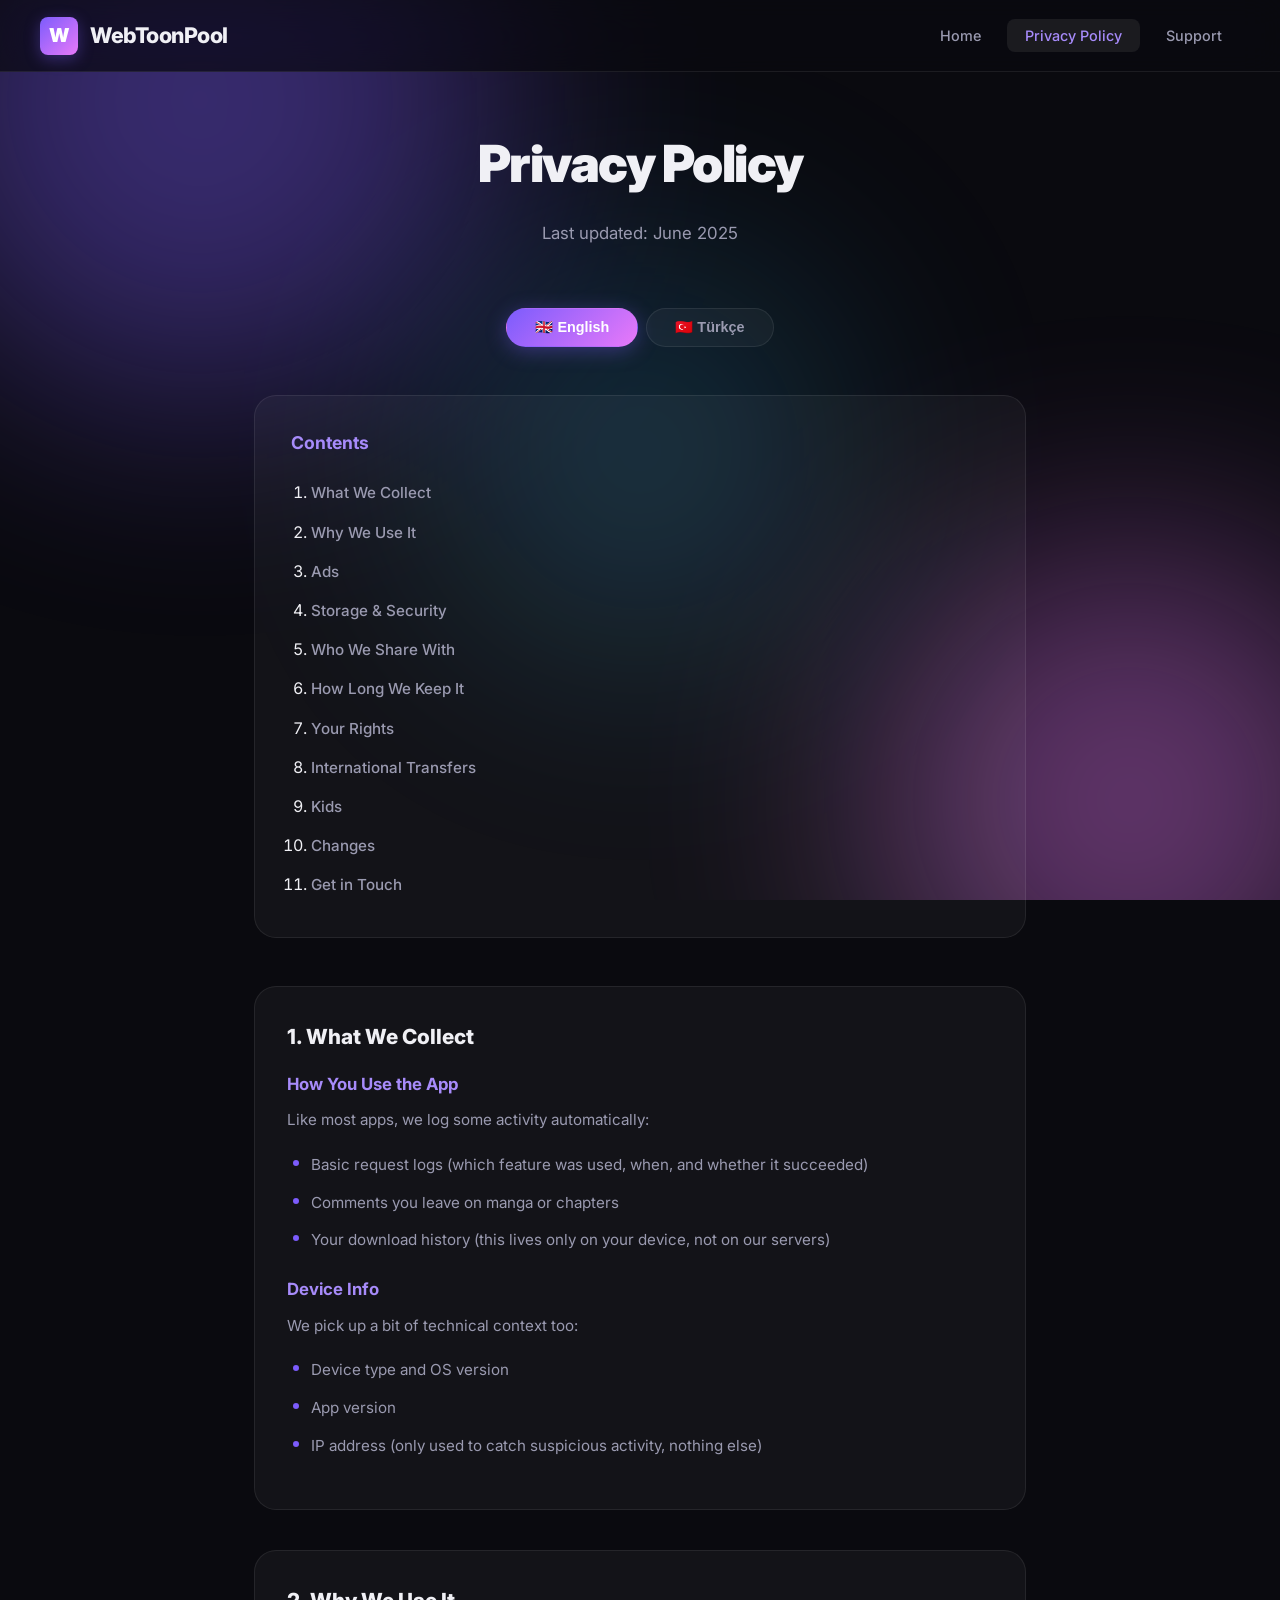
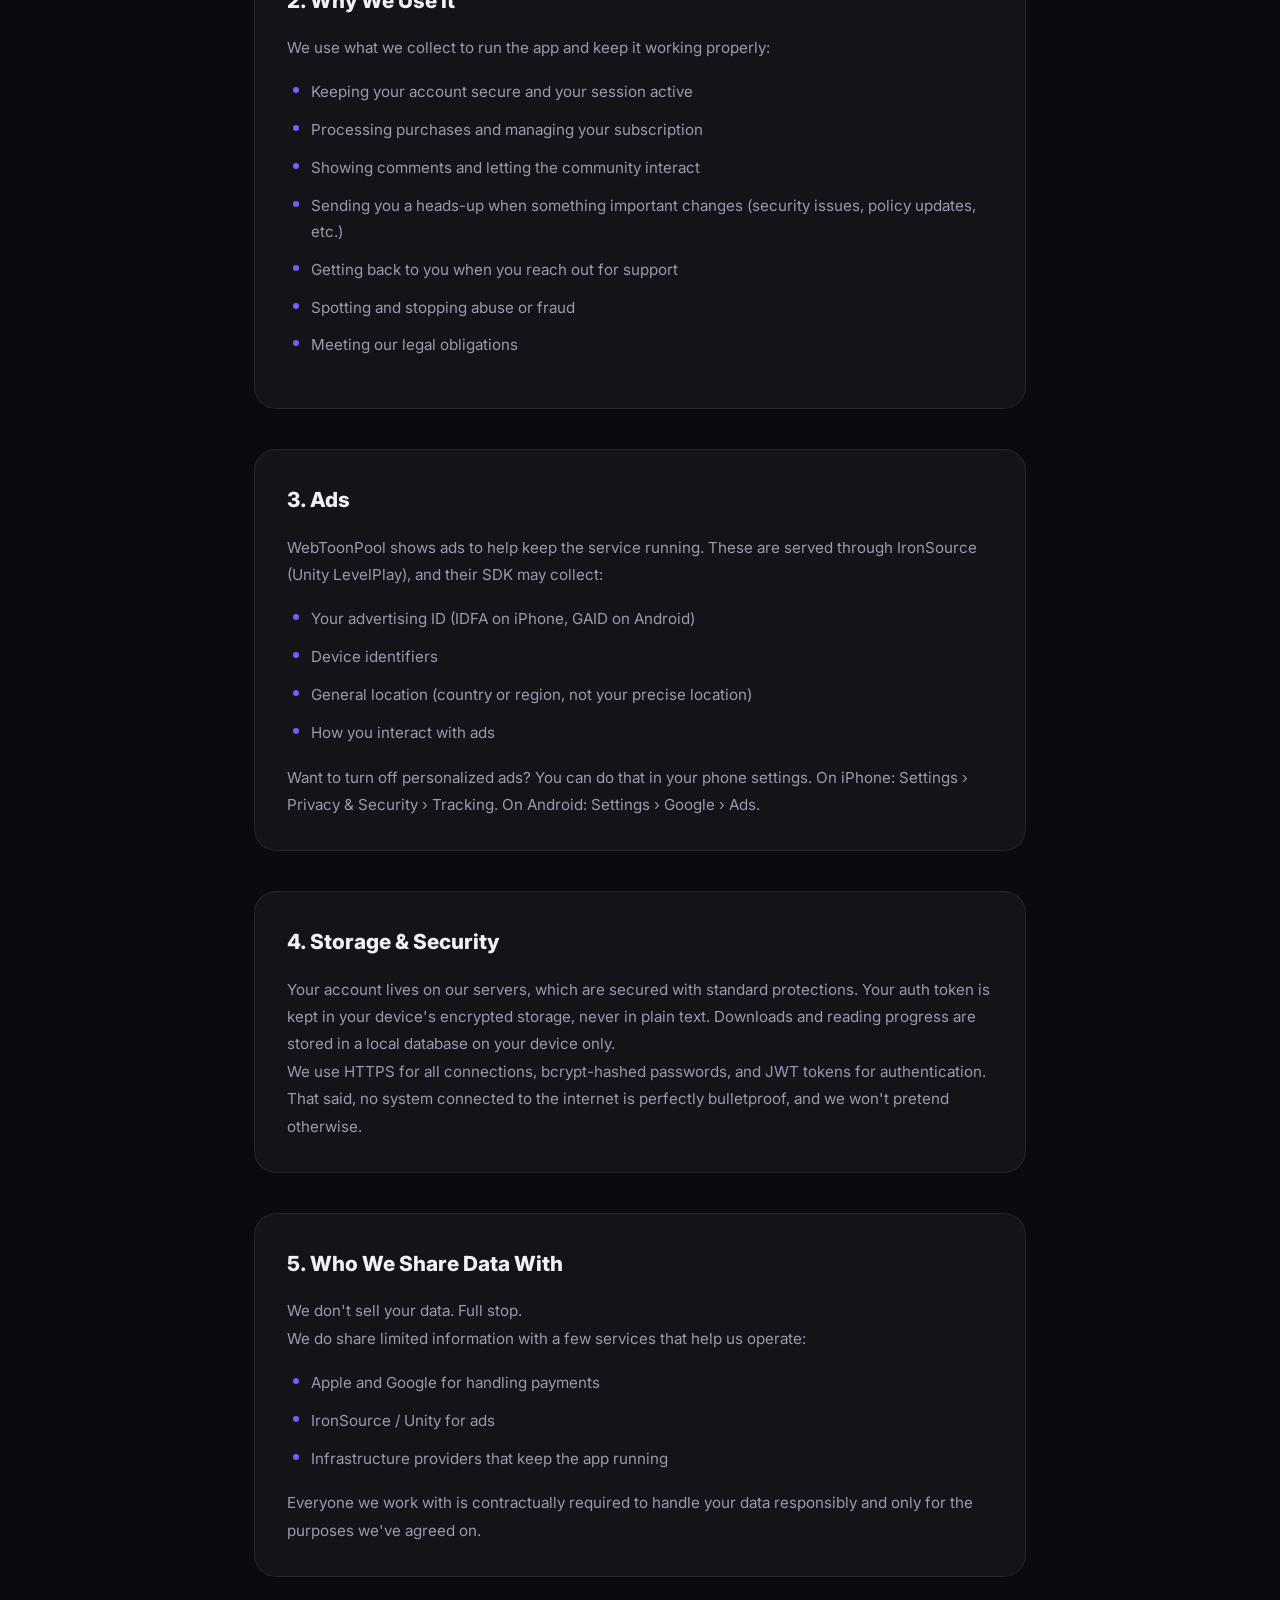
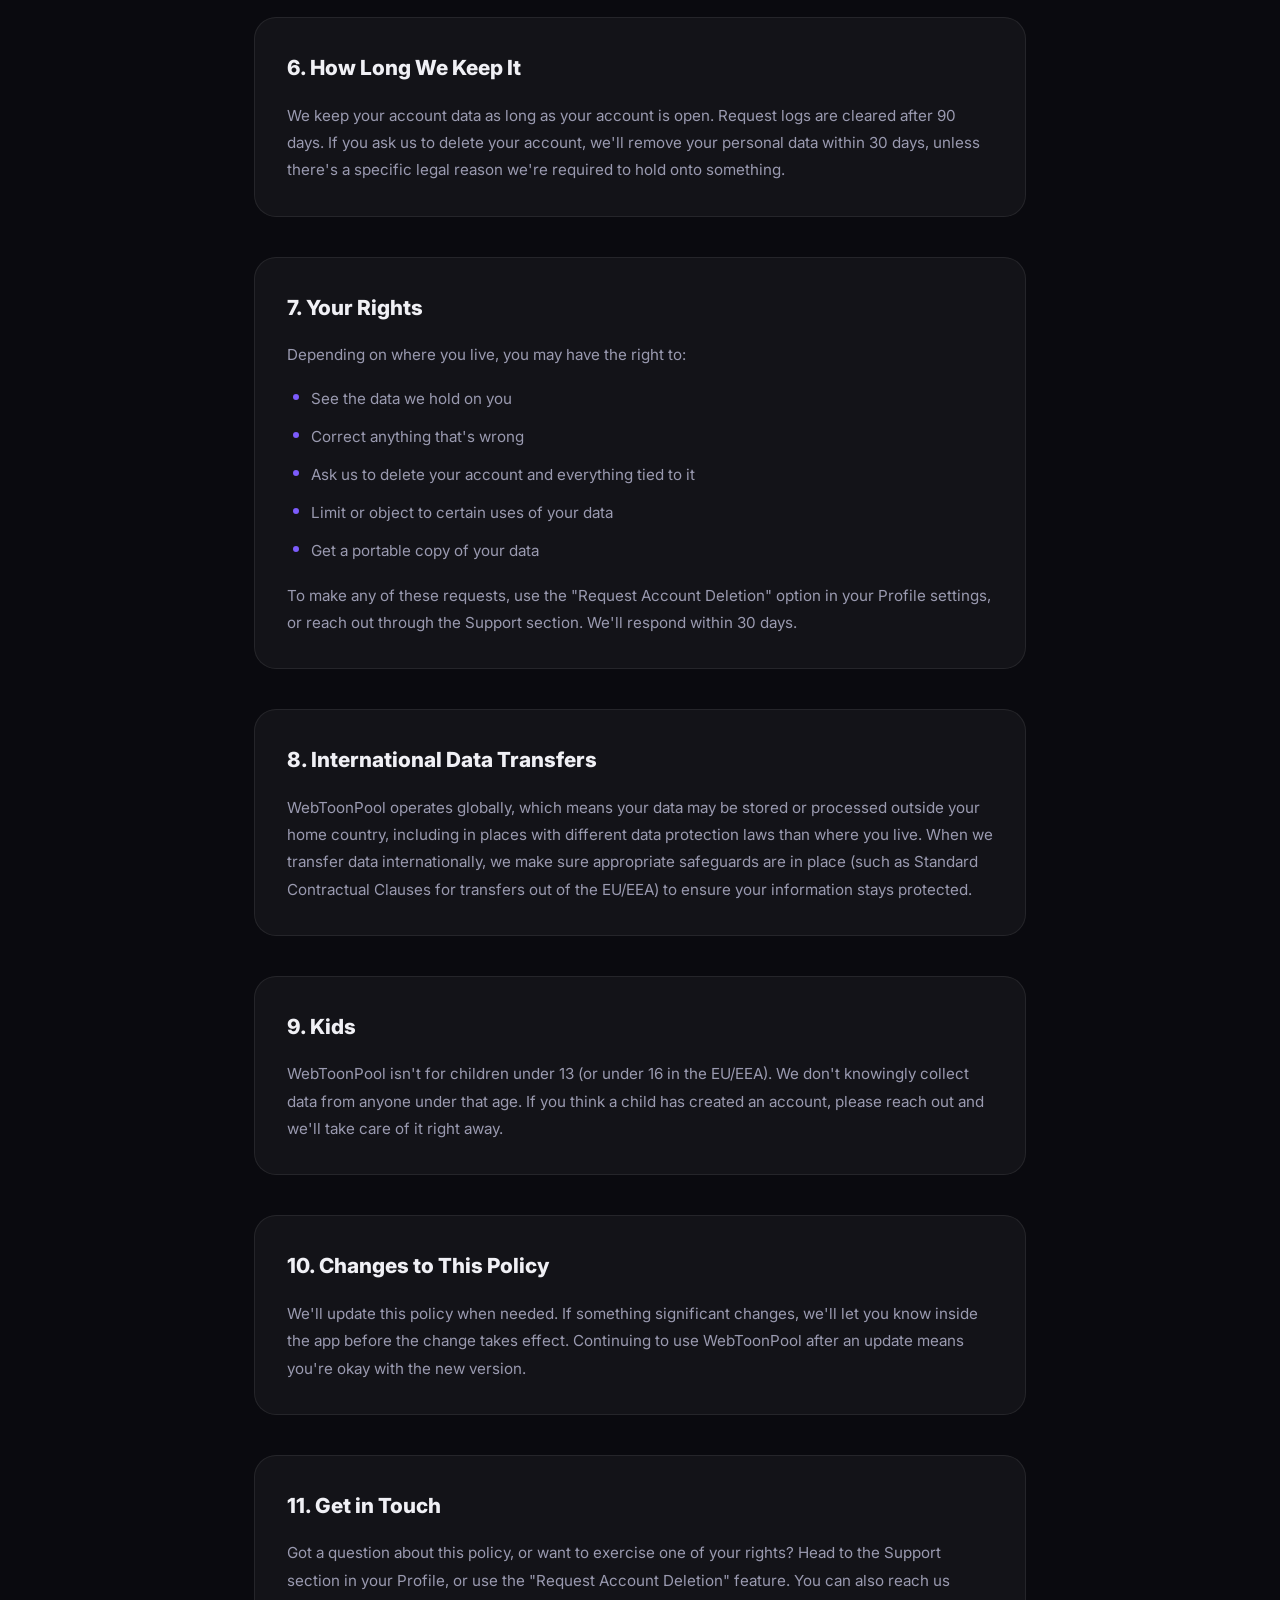
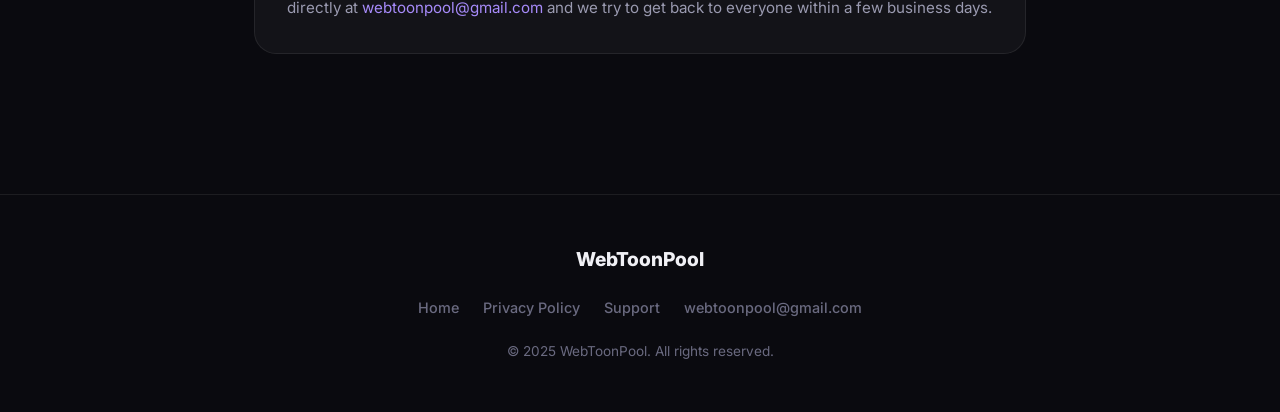
==== commit 92da63b9: "Update privacy.html update" ====
--- a/privacy.html
+++ b/privacy.html
@@ -72,20 +72,11 @@
 
       <div class="policy-section" id="en-1">
         <h2>1. What We Collect</h2>
-        <h3>Account Info</h3>
-        <p>When you sign up, we ask for a few basics:</p>
-        <ul>
-          <li>Username</li>
-          <li>Email address</li>
-          <li>Password (we only ever store a hashed version, never the actual password you typed)</li>
-
-        </ul>
         <h3>How You Use the App</h3>
         <p>Like most apps, we log some activity automatically:</p>
         <ul>
           <li>Basic request logs (which feature was used, when, and whether it succeeded)</li>
           <li>Comments you leave on manga or chapters</li>
-          <li>Purchase and subscription history</li>
           <li>Your download history (this lives only on your device, not on our servers)</li>
         </ul>
         <h3>Device Info</h3>
@@ -204,14 +195,6 @@
 
       <div class="policy-section" id="tr-1">
         <h2>1. Hangi Bilgileri Topluyoruz</h2>
-        <h3>Hesap Bilgileri</h3>
-        <p>Kayıt olurken senden birkaç temel bilgi istiyoruz:</p>
-        <ul>
-          <li>Kullanıcı adı</li>
-          <li>E-posta adresi</li>
-          <li>Şifre (yalnızca şifreli/hash halini saklıyoruz, girdiğin gerçek şifreyi hiçbir zaman görmüyoruz)</li>
-
-        </ul>
         <h3>Uygulama Kullanımın</h3>
         <p>Çoğu uygulama gibi biz de bazı verileri otomatik olarak kaydediyoruz:</p>
         <ul>
--- a/style.css
+++ b/style.css
@@ -384,11 +384,17 @@
   color: var(--text-muted);
   font-size: 0.9rem;
   font-weight: 500;
+  position: relative;
 }
 .screenshot-card img {
+  position: absolute;
+  top: 0;
+  left: 0;
   width: 100%;
-  aspect-ratio: 9/16;
-  object-fit: cover;
+  height: 100%;
+  object-fit: contain;
+  background: #0f0f15;
+  z-index: 2;
 }
 .screenshot-card .caption {
   padding: 16px 20px;
